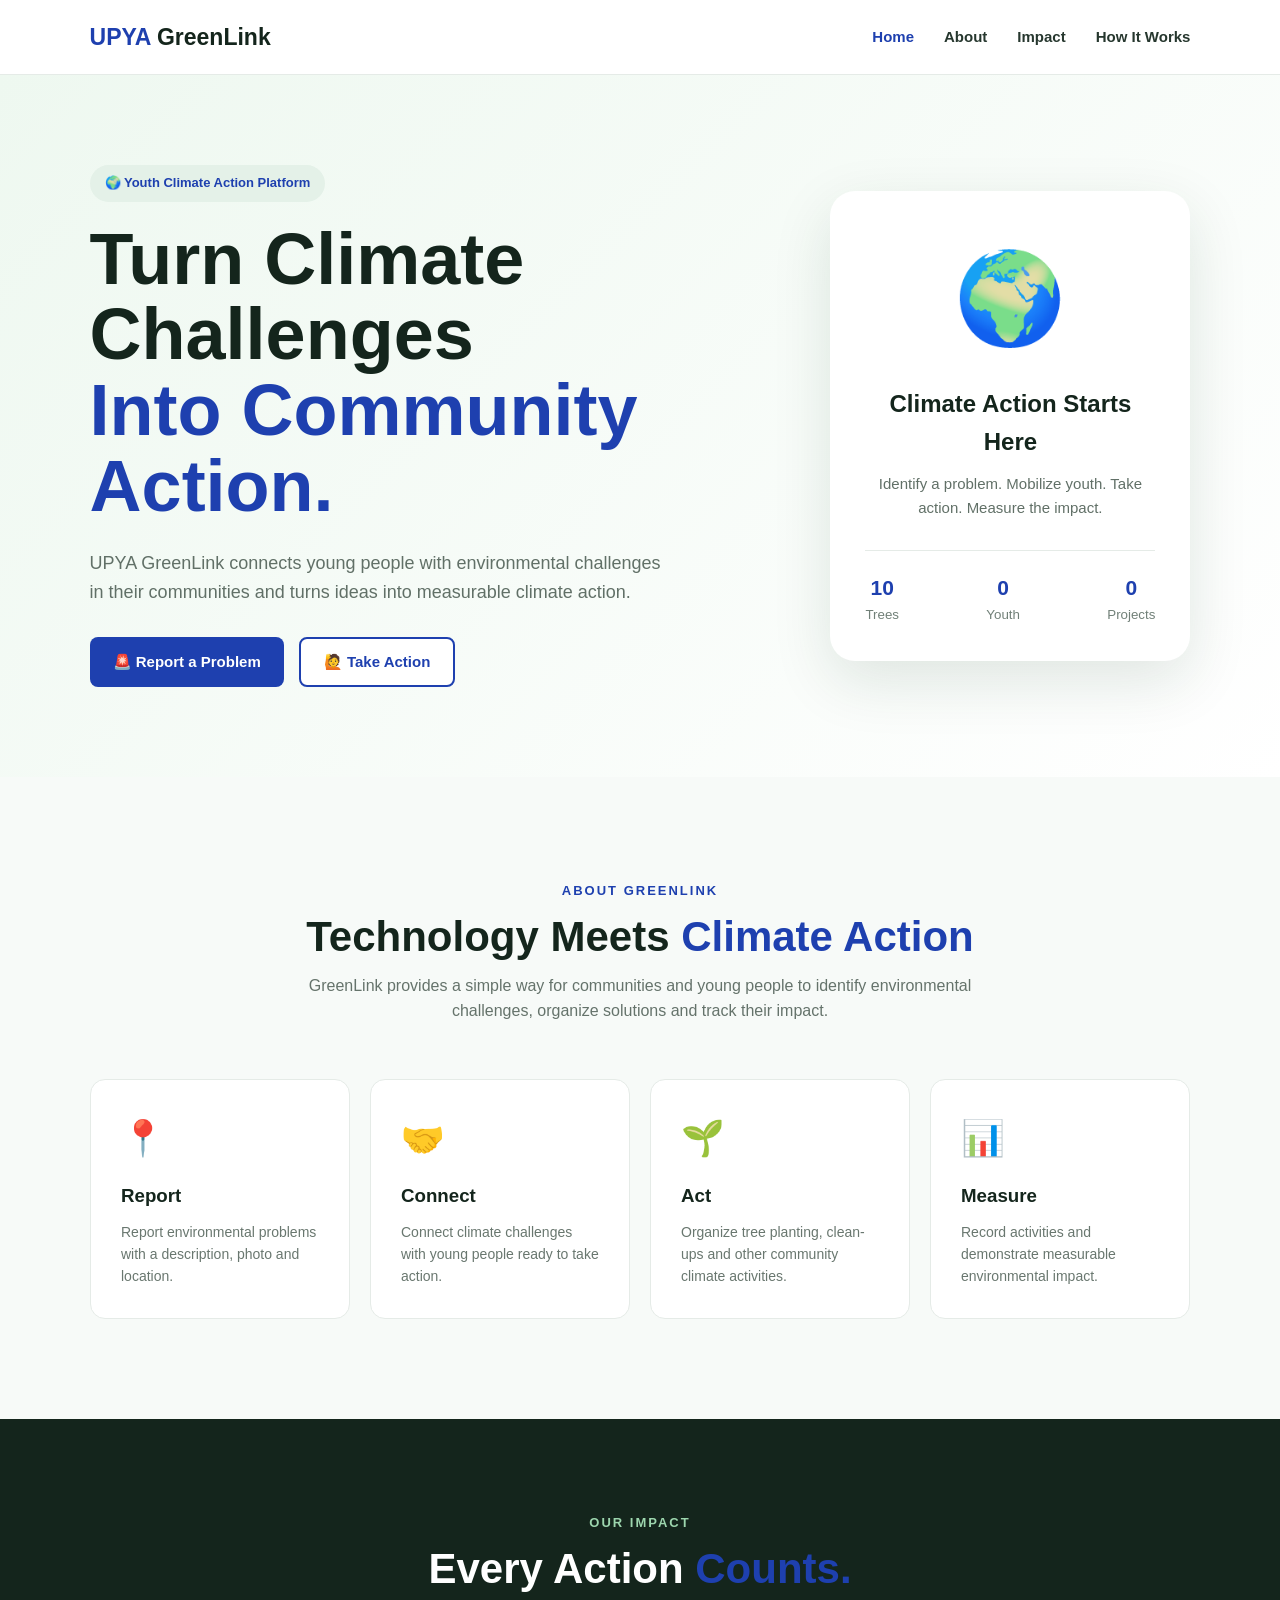
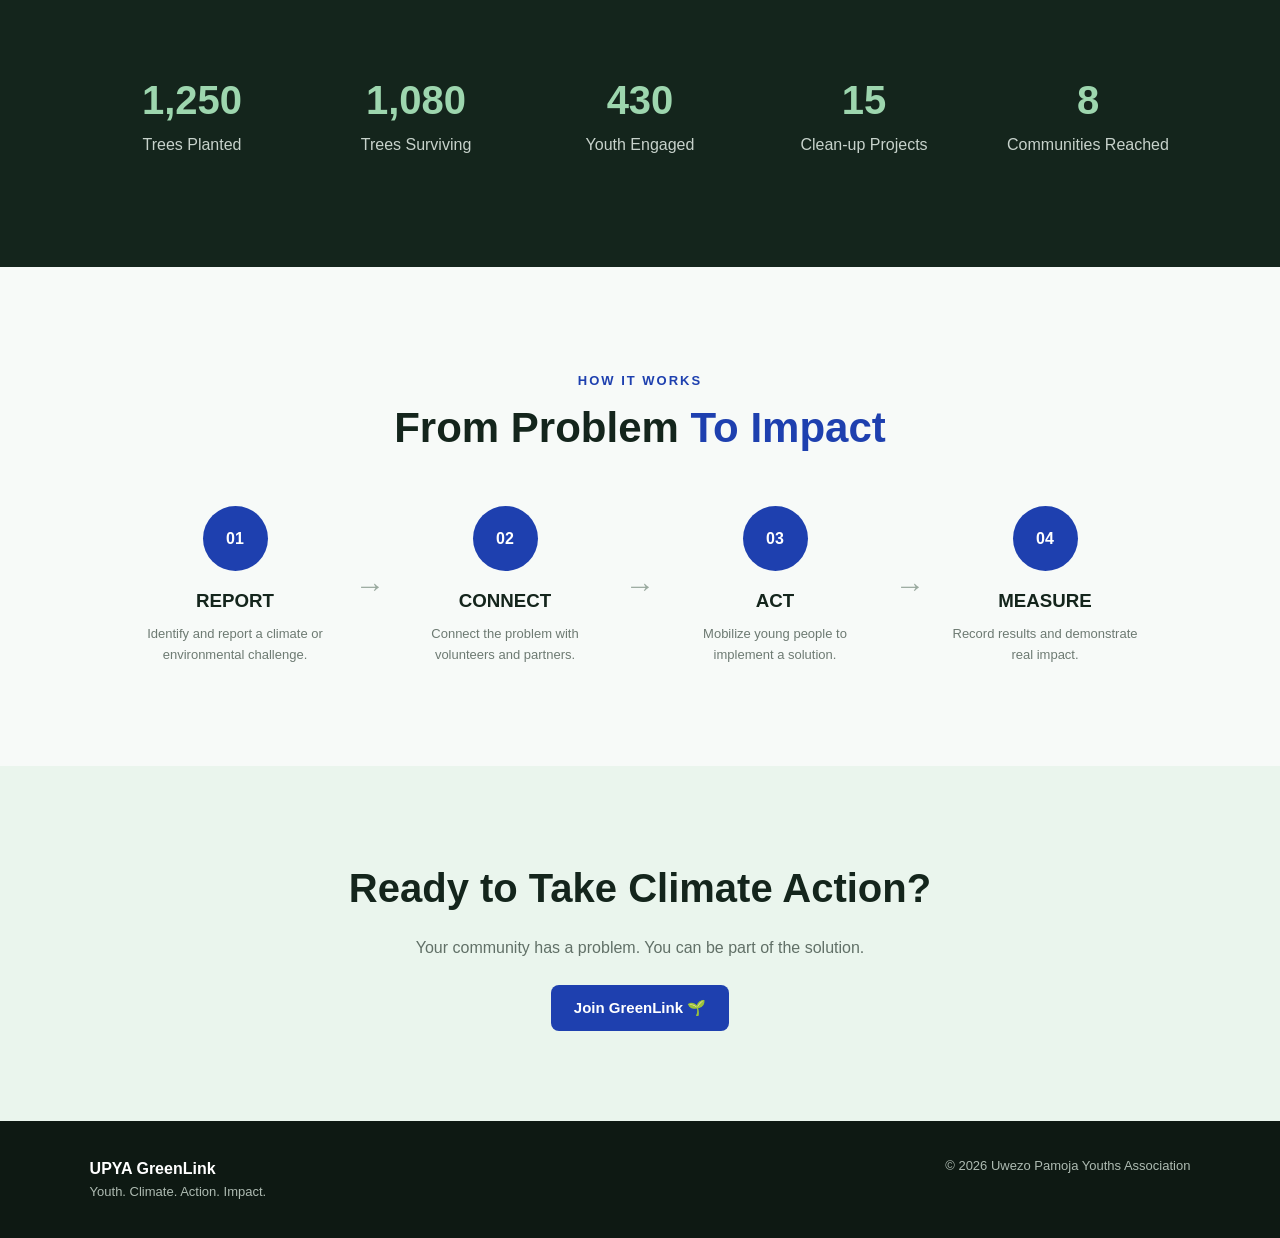
==== index.html @ 61dc862b "Update index.html" ====
<!DOCTYPE html>
<html lang="en">
<head>
    <meta charset="UTF-8">
    <meta name="viewport" content="width=device-width, initial-scale=1.0">
    <title>UPYA GreenLink | Youth Climate Action</title>
    <link rel="stylesheet" href="style.css">
</head>

<body>

<header class="navbar">
    <div class="logo">
        <span>UPYA</span> GreenLink
    </div>

    <nav>
        <a href="index.html" class="active">Home</a>
        <a href="#about">About</a>
        <a href="#impact">Impact</a>
        <a href="#how">How It Works</a>
    </nav>

    <button class="menu-btn" onclick="toggleMenu()">☰</button>
</header>


<!-- HERO -->
<section class="hero">

    <div class="hero-content">

        <div class="badge">
            🌍 Youth Climate Action Platform
        </div>

        <h1>
            Turn Climate Challenges
            <span>Into Community Action.</span>
        </h1>

        <p>
            UPYA GreenLink connects young people with environmental
            challenges in their communities and turns ideas into
            measurable climate action.
        </p>

        <div class="hero-buttons">
            <button onclick="reportProblem()">
                🚨 Report a Problem
            </button>

            <button class="outline" onclick="joinVolunteer()">
                🙋 Take Action
            </button>
        </div>

    </div>

    <div class="hero-card">

        <div class="earth">🌍</div>

        <h3>Climate Action Starts Here</h3>

        <p>
            Identify a problem. Mobilize youth.
            Take action. Measure the impact.
        </p>

        <div class="mini-stats">

            <div>
                <strong>10</strong>
                <small>Trees</small>
            </div>

            <div>
                <strong>0</strong>
                <small>Youth</small>
            </div>

            <div>
                <strong>0</strong>
                <small>Projects</small>
            </div>

        </div>

    </div>

</section>


<!-- ABOUT -->
<section class="section" id="about">

    <div class="section-title">
        <span>ABOUT GREENLINK</span>

        <h2>
            Technology Meets
            <strong>Climate Action</strong>
        </h2>

        <p>
            GreenLink provides a simple way for communities and
            young people to identify environmental challenges,
            organize solutions and track their impact.
        </p>
    </div>

    <div class="feature-grid">

        <div class="feature">
            <div class="icon">📍</div>
            <h3>Report</h3>
            <p>
                Report environmental problems with a description,
                photo and location.
            </p>
        </div>

        <div class="feature">
            <div class="icon">🤝</div>
            <h3>Connect</h3>
            <p>
                Connect climate challenges with young people
                ready to take action.
            </p>
        </div>

        <div class="feature">
            <div class="icon">🌱</div>
            <h3>Act</h3>
            <p>
                Organize tree planting, clean-ups and other
                community climate activities.
            </p>
        </div>

        <div class="feature">
            <div class="icon">📊</div>
            <h3>Measure</h3>
            <p>
                Record activities and demonstrate measurable
                environmental impact.
            </p>
        </div>

    </div>

</section>


<!-- IMPACT -->
<section class="impact" id="impact">

    <div class="section-title">
        <span>OUR IMPACT</span>

        <h2>
            Every Action
            <strong>Counts.</strong>
        </h2>
    </div>

    <div class="stats">

        <div class="stat">
            <strong>1,250</strong>
            <span>Trees Planted</span>
        </div>

        <div class="stat">
            <strong>1,080</strong>
            <span>Trees Surviving</span>
        </div>

        <div class="stat">
            <strong>430</strong>
            <span>Youth Engaged</span>
        </div>

        <div class="stat">
            <strong>15</strong>
            <span>Clean-up Projects</span>
        </div>

        <div class="stat">
            <strong>8</strong>
            <span>Communities Reached</span>
        </div>

    </div>

</section>


<!-- HOW IT WORKS -->
<section class="section" id="how">

    <div class="section-title">

        <span>HOW IT WORKS</span>

        <h2>
            From Problem
            <strong>To Impact</strong>
        </h2>

    </div>

    <div class="steps">

        <div class="step">
            <div>01</div>
            <h3>REPORT</h3>
            <p>
                Identify and report a climate or environmental
                challenge.
            </p>
        </div>

        <div class="arrow">→</div>

        <div class="step">
            <div>02</div>
            <h3>CONNECT</h3>
            <p>
                Connect the problem with volunteers and partners.
            </p>
        </div>

        <div class="arrow">→</div>

        <div class="step">
            <div>03</div>
            <h3>ACT</h3>
            <p>
                Mobilize young people to implement a solution.
            </p>
        </div>

        <div class="arrow">→</div>

        <div class="step">
            <div>04</div>
            <h3>MEASURE</h3>
            <p>
                Record results and demonstrate real impact.
            </p>
        </div>

    </div>

</section>


<!-- CTA -->
<section class="cta">

    <h2>Ready to Take Climate Action?</h2>

    <p>
        Your community has a problem.
        You can be part of the solution.
    </p>

    <button onclick="joinVolunteer()">
        Join GreenLink 🌱
    </button>

</section>


<footer>

    <div>
        <strong>UPYA GreenLink</strong>
        <p>Youth. Climate. Action. Impact.</p>
    </div>

    <div>
        <p>© 2026 Uwezo Pamoja Youths Association</p>
    </div>

</footer>


<script src="script.js"></script>

</body>
</html>
---- style.css ----
* {
    margin: 0;
    padding: 0;
    box-sizing: border-box;
}

html {
    scroll-behavior: smooth;
}

body {
    font-family: Arial, sans-serif;
    background: #f7faf8;
    color: #14251c;
    line-height: 1.6;
}


/* NAVBAR */

.navbar {
    height: 75px;
    padding: 0 7%;
    display: flex;
    align-items: center;
    justify-content: space-between;
    background: white;
    border-bottom: 1px solid #e5ebe7;
    position: sticky;
    top: 0;
    z-index: 1000;
}

.logo {
    font-size: 23px;
    font-weight: bold;
}

.logo span {
    color: #1e40af;
}

nav {
    display: flex;
    gap: 30px;
}

nav a {
    text-decoration: none;
    color: #26372e;
    font-size: 15px;
    font-weight: 600;
}

nav a:hover,
nav a.active {
    color: #1e40af;
}

.menu-btn {
    display: none;
    border: none;
    background: none;
    font-size: 25px;
}


/* HERO */

.hero {
    min-height: 650px;
    padding: 90px 7%;
    display: flex;
    align-items: center;
    justify-content: space-between;
    gap: 60px;
    background: linear-gradient(135deg, #eef8f0, #ffffff);
}

.hero-content {
    max-width: 650px;
}

.badge {
    display: inline-block;
    padding: 8px 15px;
    border-radius: 30px;
    background: #e4f1e8;
    color: #1e40af;
    font-weight: bold;
    font-size: 13px;
    margin-bottom: 20px;
}

.hero h1 {
    font-size: clamp(42px, 6vw, 72px);
    line-height: 1.05;
    margin-bottom: 25px;
}

.hero h1 span {
    display: block;
    color: #1e40af;
}

.hero p {
    max-width: 580px;
    color: #617067;
    font-size: 18px;
    margin-bottom: 30px;
}

.hero-buttons {
    display: flex;
    gap: 15px;
}

button {
    border: none;
    cursor: pointer;
    background: #1e40af;
    color: white;
    padding: 14px 23px;
    border-radius: 8px;
    font-weight: bold;
    font-size: 15px;
}

button:hover {
    transform: translateY(-2px);
}

button.outline {
    background: white;
    color: #1e40af;
    border: 2px solid #1e40af;
}


/* HERO CARD */

.hero-card {
    width: 360px;
    min-width: 300px;
    padding: 35px;
    border-radius: 25px;
    background: white;
    box-shadow: 0 20px 60px rgba(20, 60, 35, 0.12);
    text-align: center;
}

.earth {
    font-size: 90px;
    margin-bottom: 15px;
}

.hero-card h3 {
    font-size: 24px;
    margin-bottom: 10px;
}

.hero-card p {
    font-size: 15px;
}

.mini-stats {
    display: flex;
    justify-content: space-between;
    border-top: 1px solid #e5ebe7;
    margin-top: 25px;
    padding-top: 20px;
}

.mini-stats div {
    display: flex;
    flex-direction: column;
}

.mini-stats strong {
    font-size: 21px;
    color: #1e40af;
}

.mini-stats small {
    color: #718078;
}


/* SECTIONS */

.section {
    padding: 100px 7%;
}

.section-title {
    max-width: 700px;
    margin: auto;
    text-align: center;
    margin-bottom: 55px;
}

.section-title span {
    color: #1e40af;
    font-size: 13px;
    font-weight: bold;
    letter-spacing: 2px;
}

.section-title h2 {
    font-size: 42px;
    line-height: 1.1;
    margin: 12px 0;
}

.section-title strong {
    color: #1e40af;
}

.section-title p {
    color: #65736b;
}


/* FEATURES */

.feature-grid {
    max-width: 1100px;
    margin: auto;
    display: grid;
    grid-template-columns: repeat(4, 1fr);
    gap: 20px;
}

.feature {
    background: white;
    padding: 30px;
    border-radius: 15px;
    border: 1px solid #e5ebe7;
}

.icon {
    font-size: 35px;
    margin-bottom: 15px;
}

.feature h3 {
    margin-bottom: 10px;
}

.feature p {
    color: #69776f;
    font-size: 14px;
}


/* IMPACT */

.impact {
    padding: 90px 7%;
    background: #14251c;
    color: white;
}

.impact .section-title span {
    color: #9dd6ae;
}

.stats {
    max-width: 1100px;
    margin: auto;
    display: grid;
    grid-template-columns: repeat(5, 1fr);
    gap: 20px;
}

.stat {
    text-align: center;
    padding: 20px;
}

.stat strong {
    display: block;
    font-size: 40px;
    color: #9dd6ae;
}

.stat span {
    color: #c7d2cb;
}


/* STEPS */

.steps {
    max-width: 1100px;
    margin: auto;
    display: flex;
    align-items: center;
    justify-content: center;
    gap: 20px;
}

.step {
    text-align: center;
    max-width: 200px;
}

.step div {
    width: 65px;
    height: 65px;
    margin: auto auto 15px;
    border-radius: 50%;
    display: flex;
    align-items: center;
    justify-content: center;
    background: #1e40af;
    color: white;
    font-weight: bold;
}

.step h3 {
    margin-bottom: 8px;
}

.step p {
    font-size: 13px;
    color: #6d7a72;
}

.arrow {
    font-size: 30px;
    color: #9aaa9f;
}


/* CTA */

.cta {
    text-align: center;
    padding: 90px 7%;
    background: #eaf5ed;
}

.cta h2 {
    font-size: 40px;
}

.cta p {
    margin: 15px 0 25px;
    color: #617067;
}


/* FOOTER */

footer {
    padding: 35px 7%;
    background: #0e1913;
    color: white;
    display: flex;
    justify-content: space-between;
}

footer p {
    color: #aebbb2;
    font-size: 13px;
}


/* MOBILE */

@media (max-width: 850px) {

    nav {
        display: none;
    }

    .menu-btn {
        display: block;
    }

    .hero {
        flex-direction: column;
        text-align: center;
        padding-top: 60px;
    }

    .hero p {
        margin-left: auto;
        margin-right: auto;
    }

    .hero-buttons {
        justify-content: center;
        flex-wrap: wrap;
    }

    .hero-card {
        width: 100%;
        max-width: 380px;
    }

    .feature-grid {
        grid-template-columns: repeat(2, 1fr);
    }

    .stats {
        grid-template-columns: repeat(2, 1fr);
    }

    .steps {
        flex-direction: column;
    }

    .arrow {
        transform: rotate(90deg);
    }

    footer {
        flex-direction: column;
        gap: 20px;
        text-align: center;
    }
}


@media (max-width: 500px) {

    .feature-grid,
    .stats {
        grid-template-columns: 1fr;
    }

    .hero h1 {
        font-size: 43px;
    }

    .section-title h2 {
        font-size: 34px;
    }
}
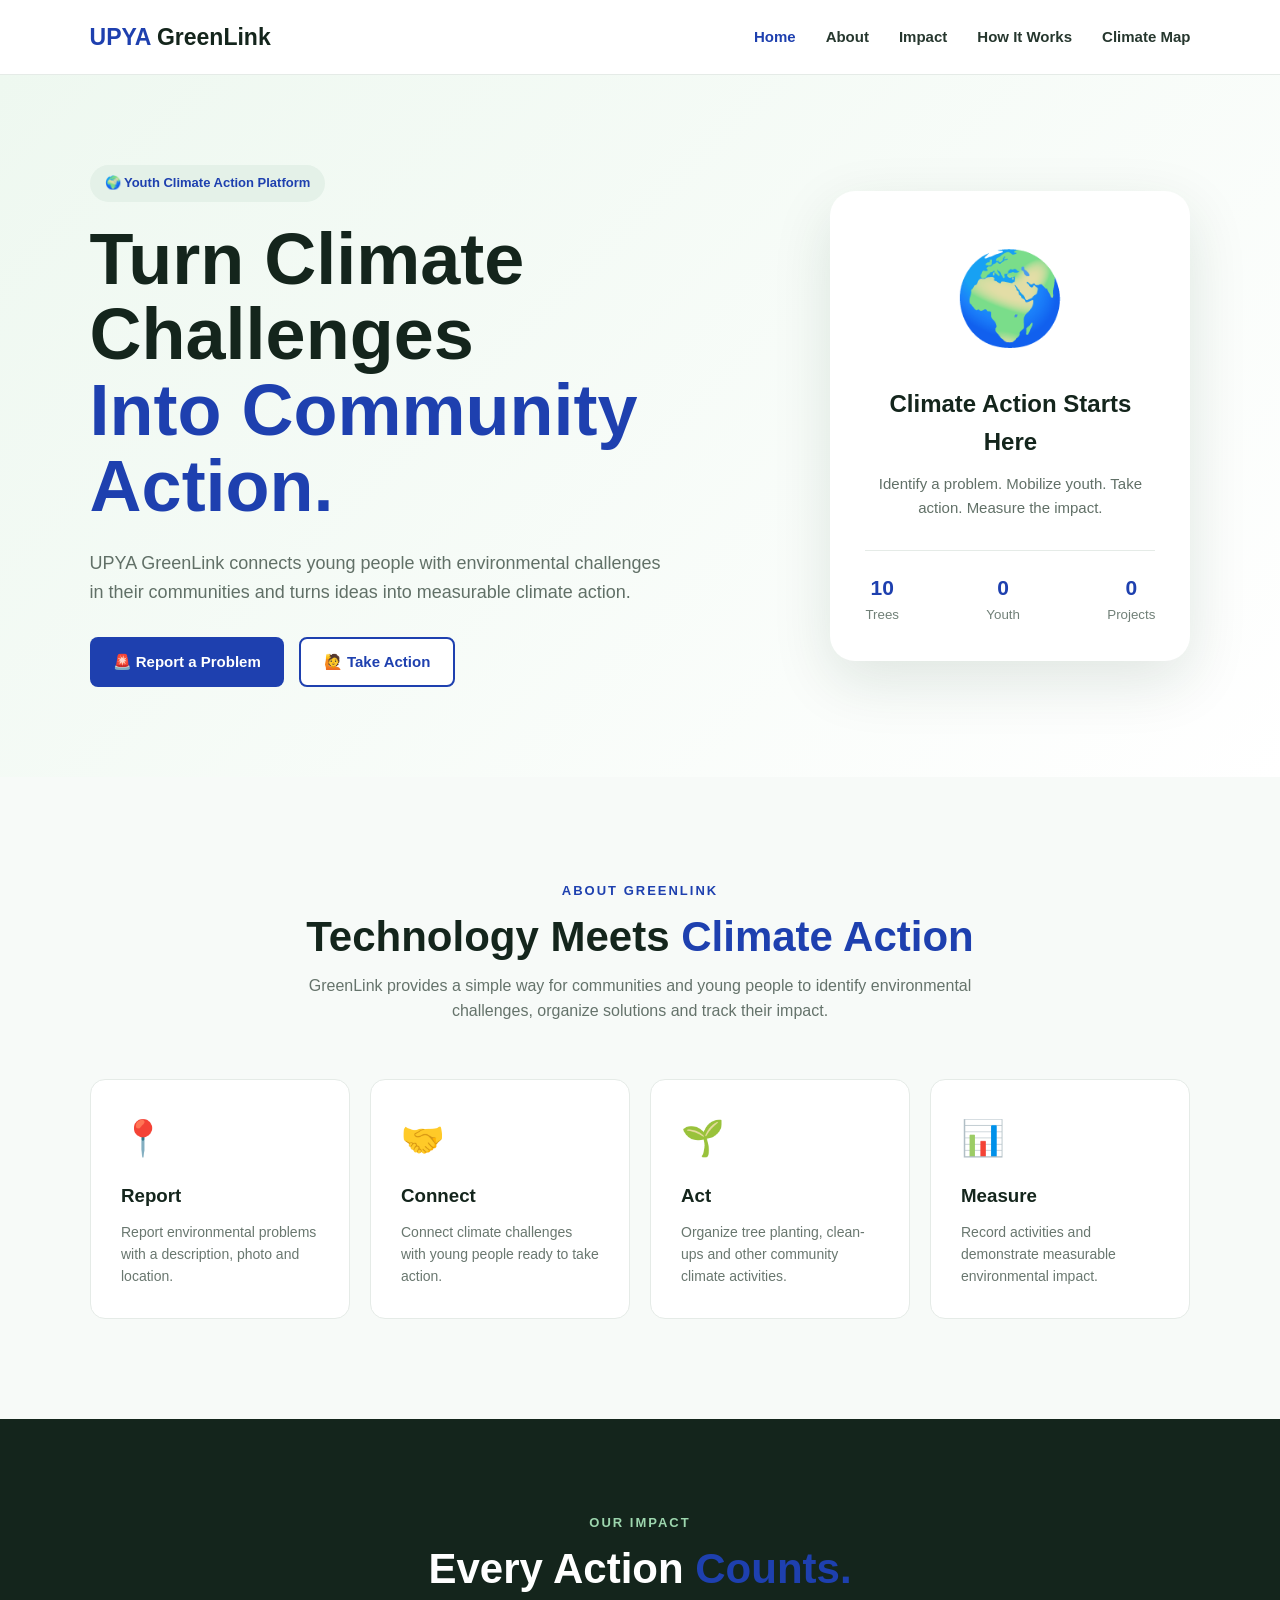
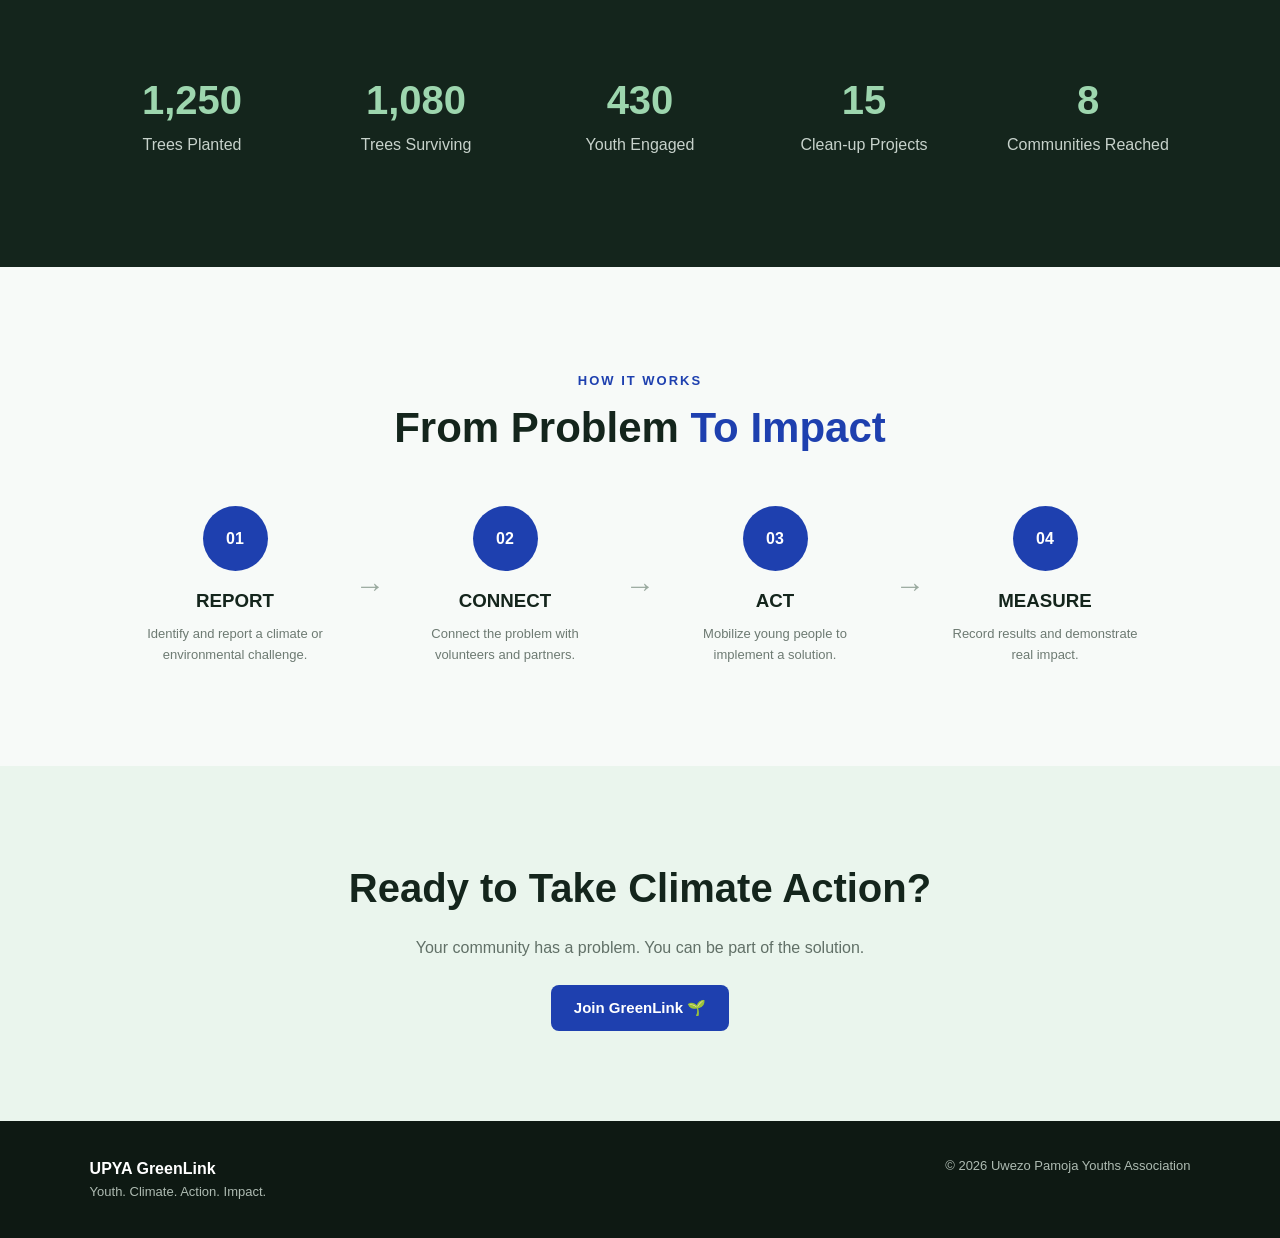
==== commit e9696af0: "Update index.html" ====
--- a/index.html
+++ b/index.html
@@ -19,6 +19,7 @@
         <a href="#about">About</a>
         <a href="#impact">Impact</a>
         <a href="#how">How It Works</a>
+        <a href="map.html">Climate Map</a>
     </nav>
 
     <button class="menu-btn" onclick="toggleMenu()">☰</button>
@@ -46,8 +47,8 @@
         </p>
 
         <div class="hero-buttons">
-            <button onclick="reportProblem()">
-                🚨 Report a Problem
+           <button onclick="window.location.href='report.html'">
+              🚨 Report a Problem
             </button>
 
             <button class="outline" onclick="joinVolunteer()">
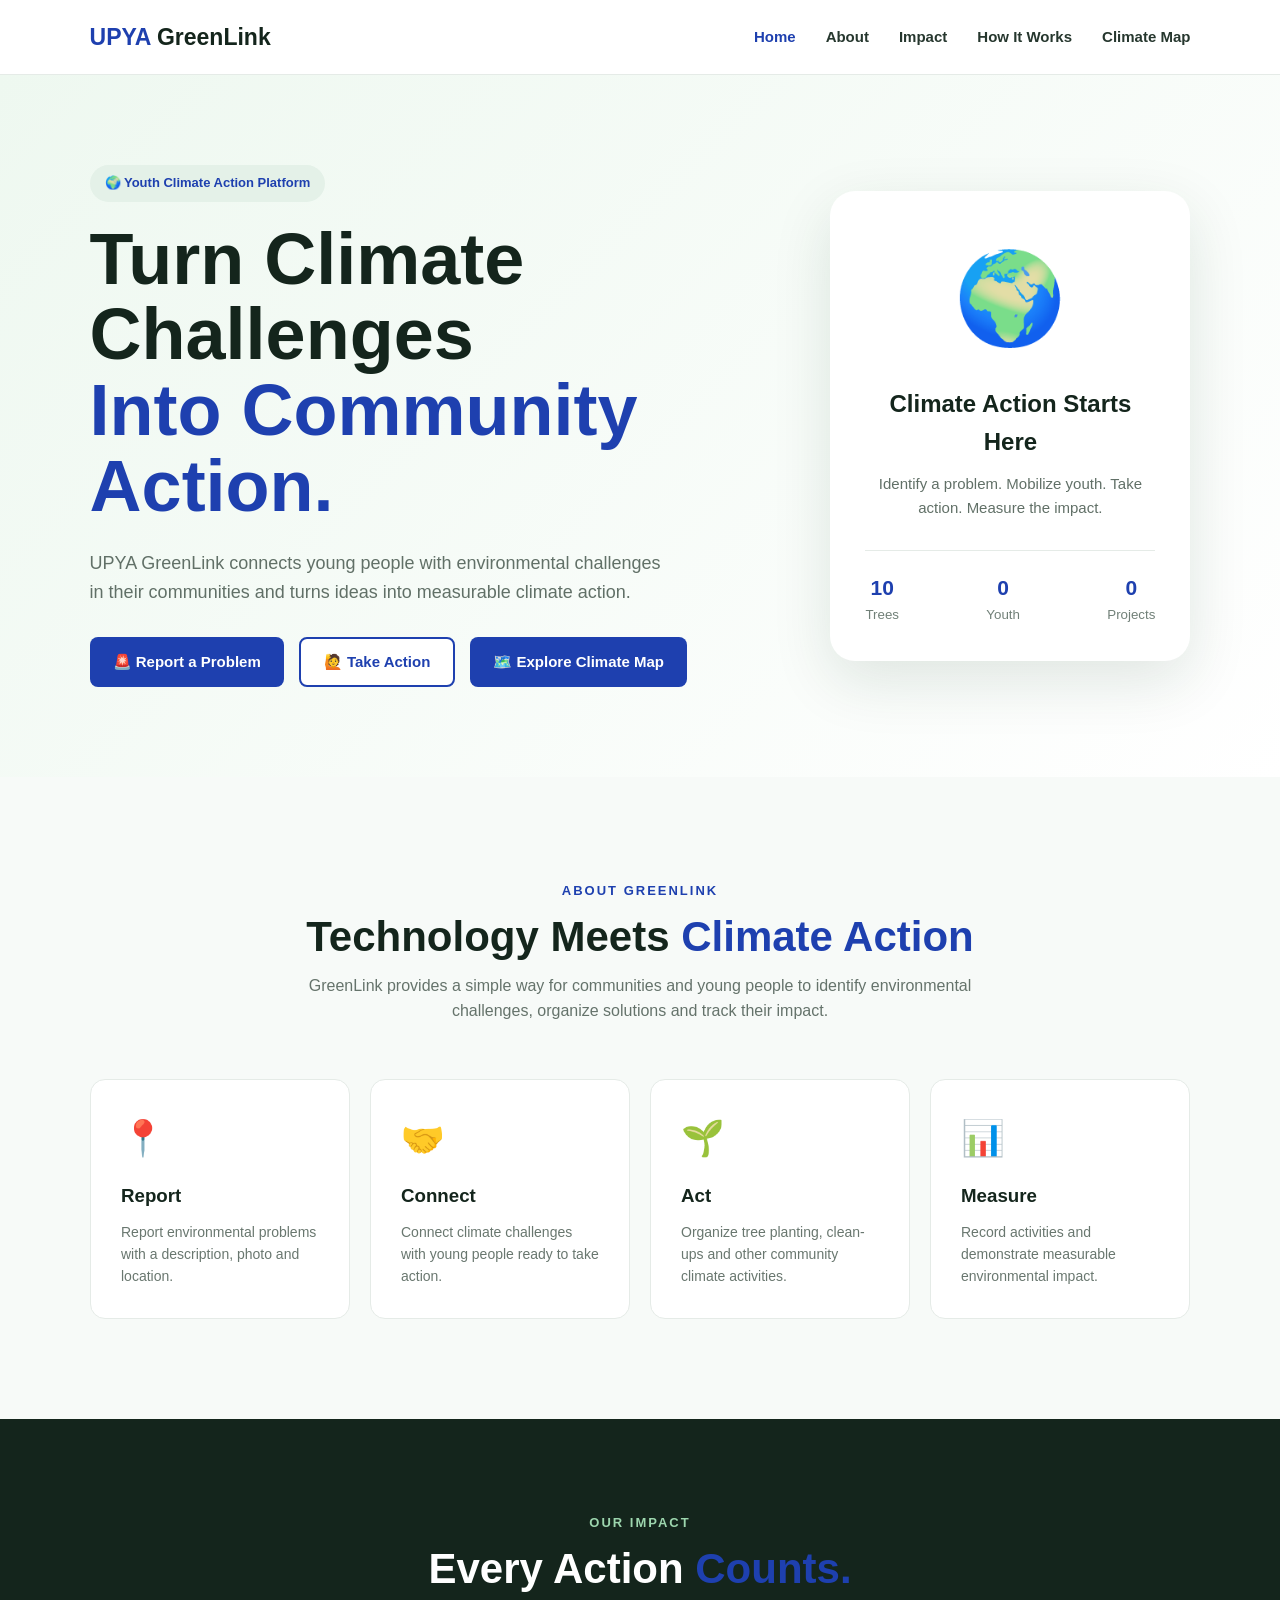
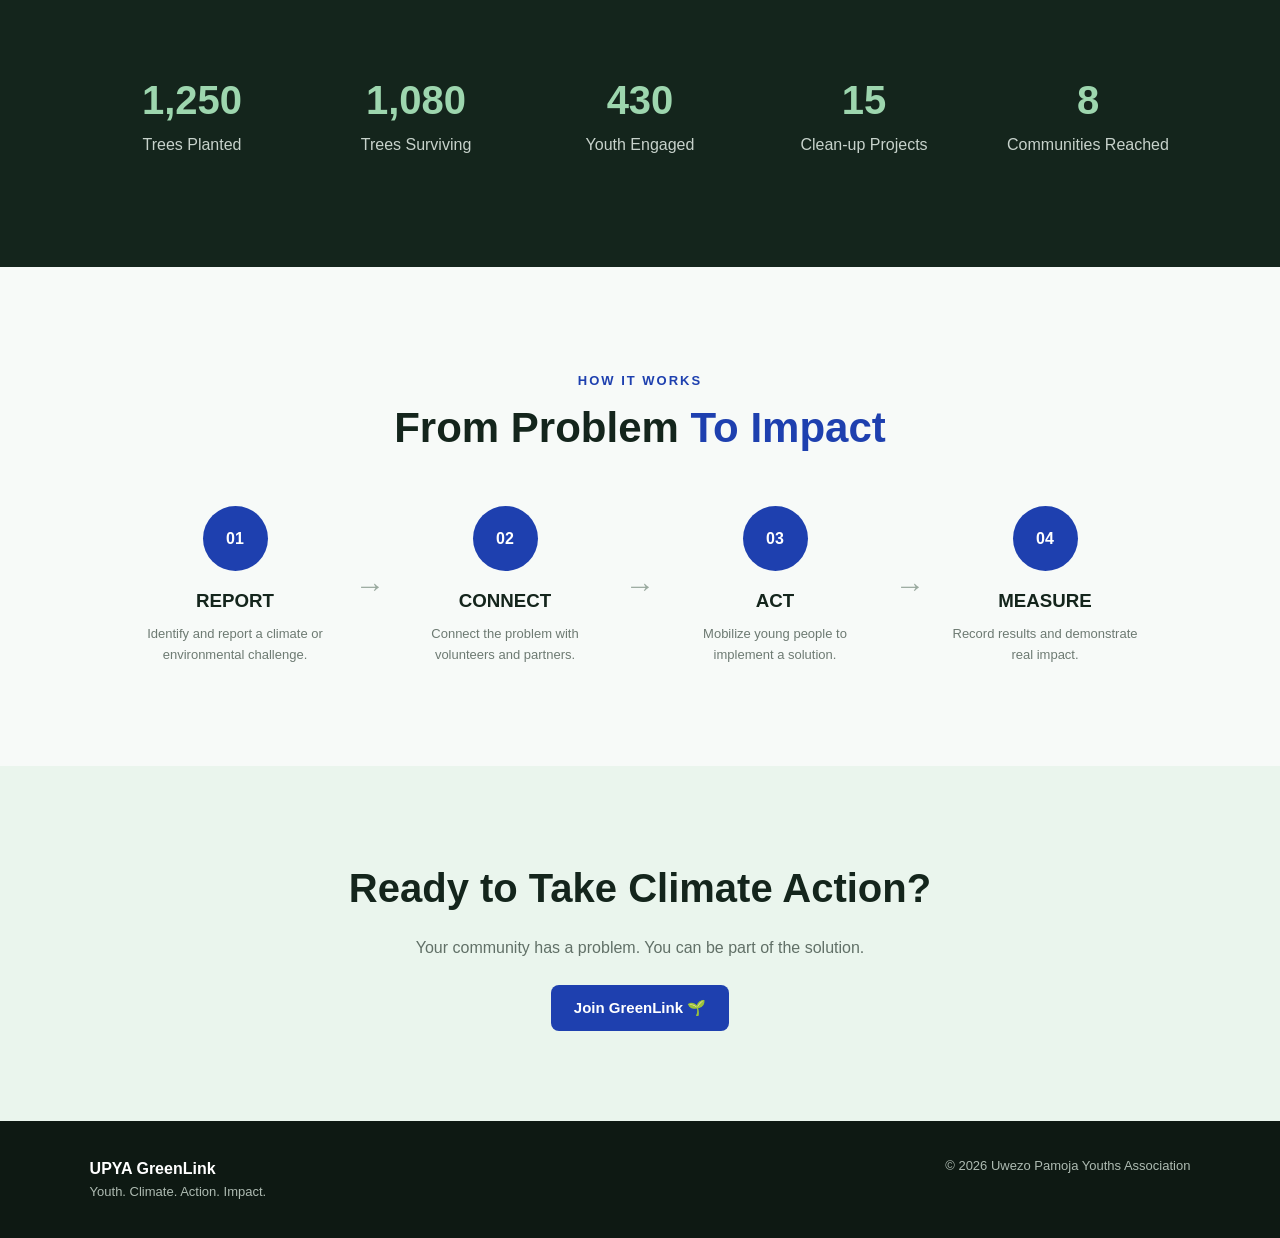
==== commit 4e756932: "Update index.html" ====
--- a/index.html
+++ b/index.html
@@ -54,6 +54,9 @@
             <button class="outline" onclick="joinVolunteer()">
                 🙋 Take Action
             </button>
+            <button onclick="window.location.href='map.html'">
+                🗺️ Explore Climate Map
+           </button>
         </div>
 
     </div>
